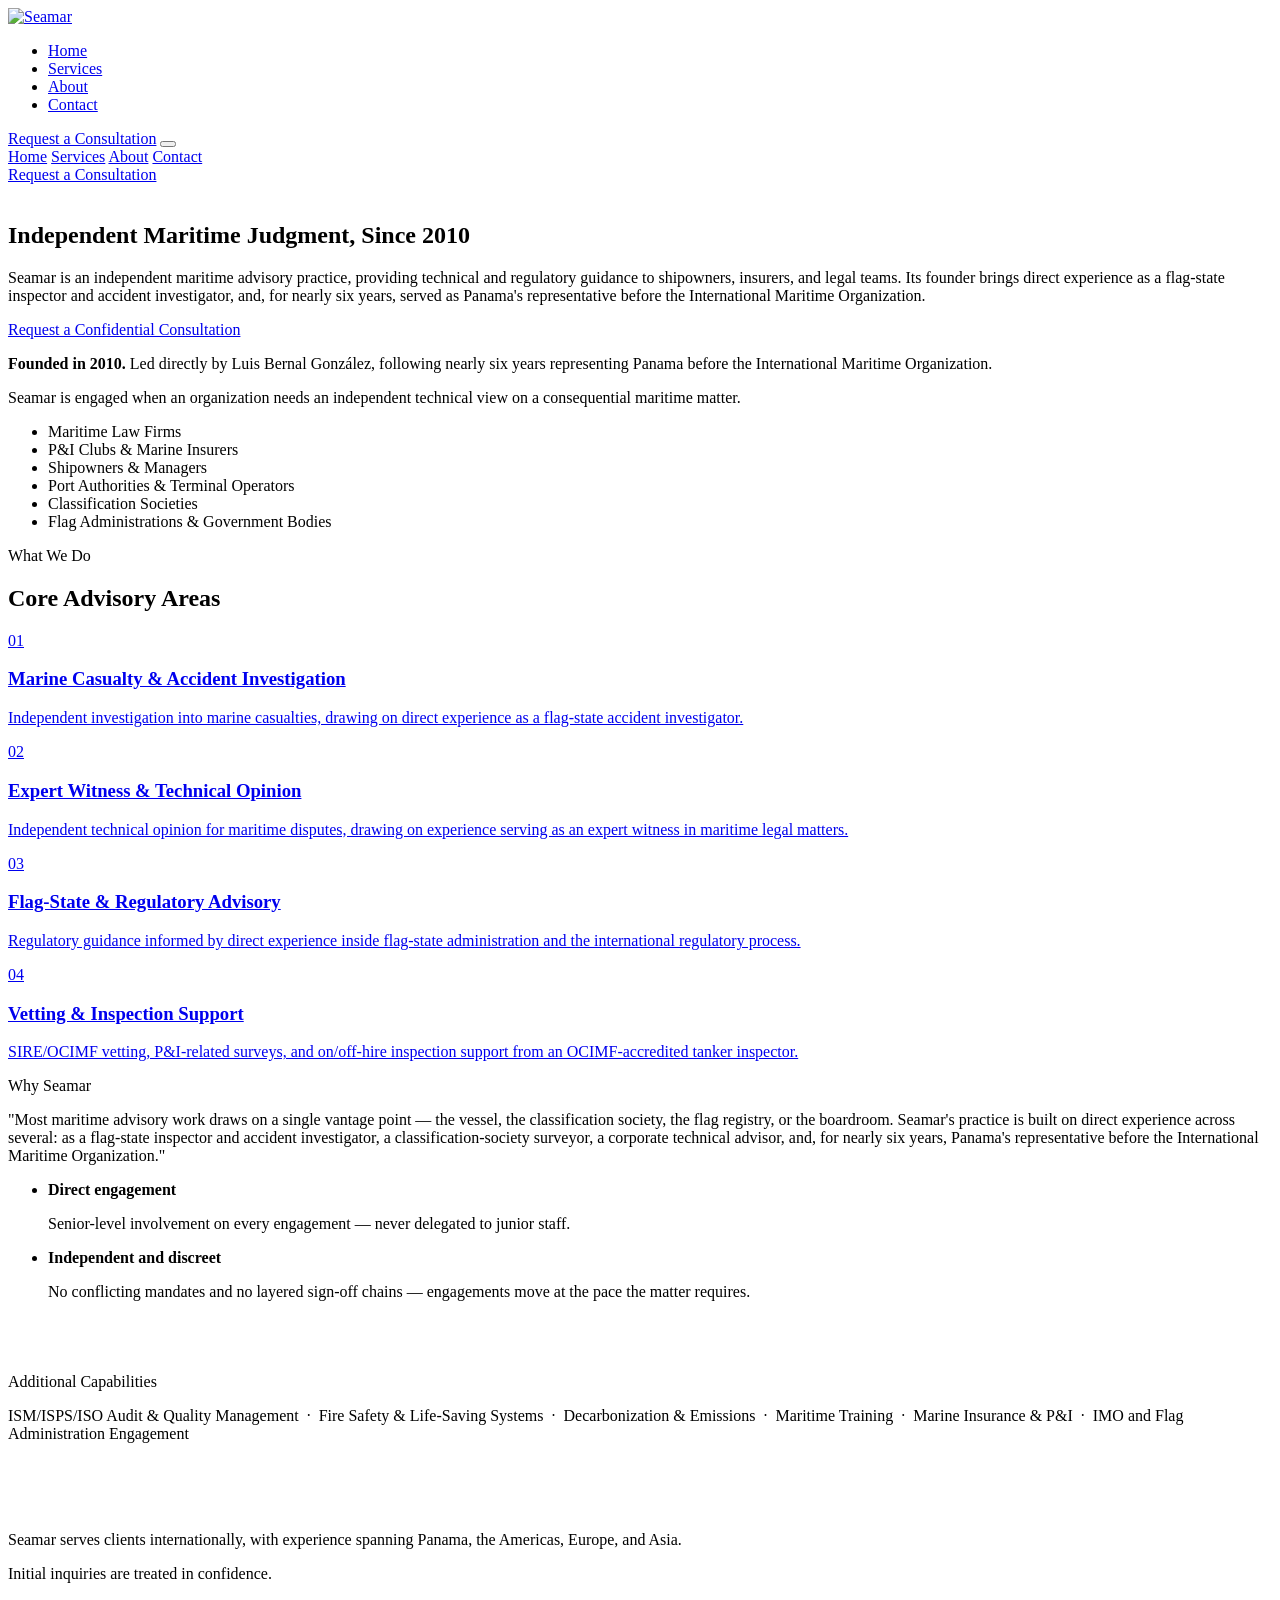
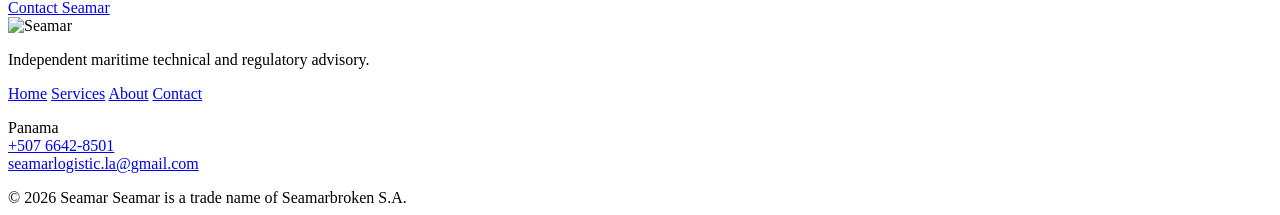
==== index.html @ 30e6612d "Add files via upload" ====
<!DOCTYPE html>
<html lang="en">
<head>
<meta charset="UTF-8">
<meta name="viewport" content="width=device-width, initial-scale=1.0">
<title>Seamar — Independent Maritime Technical &amp; Regulatory Advisory</title>
<meta name="description" content="Independent maritime advisory led by Luis Bernal González — casualty investigation, expert testimony, and regulatory guidance informed by flag-state and IMO experience.">
<link rel="icon" href="assets/favicon.png">
<link rel="preconnect" href="https://fonts.googleapis.com">
<link rel="preconnect" href="https://fonts.gstatic.com" crossorigin>
<link href="https://fonts.googleapis.com/css2?family=Inter:wght@500;600;700&family=Lora:ital,wght@0,400;0,500;1,400&display=swap" rel="stylesheet">
<link rel="stylesheet" href="css/style.css">
</head>
<body>

<header class="site-header">
  <div class="container site-header__inner">
    <a href="index.html" class="brand" aria-label="Seamar — Home">
      <img src="assets/logo-navy.png" alt="Seamar">
    </a>
    <nav class="nav" aria-label="Primary">
      <ul class="nav__links">
        <li><a href="index.html" data-nav="index.html" aria-current="page">Home</a></li>
        <li><a href="services.html" data-nav="services.html">Services</a></li>
        <li><a href="about.html" data-nav="about.html">About</a></li>
        <li><a href="contact.html" data-nav="contact.html">Contact</a></li>
      </ul>
      <a href="contact.html" class="nav__cta">Request a Consultation</a>
      <button class="nav__toggle" aria-label="Toggle menu" aria-expanded="false">
        <span></span>
      </button>
    </nav>
  </div>
  <div class="nav-drawer">
    <div class="nav-drawer__links">
      <a href="index.html" data-nav="index.html">Home</a>
      <a href="services.html" data-nav="services.html">Services</a>
      <a href="about.html" data-nav="about.html">About</a>
      <a href="contact.html" data-nav="contact.html">Contact</a>
    </div>
    <a href="contact.html" class="btn btn-dark">Request a Consultation</a>
  </div>
</header>

<main>

  <!-- Hero -->
  <section class="hero">
    <div class="hero__content">
      <img class="hero__mark" src="assets/logo-ivory.png" alt="">
      <h1>Independent Maritime Judgment, Since 2010</h1>
      <p class="hero__sub">Seamar is an independent maritime advisory practice, providing technical and regulatory guidance to shipowners, insurers, and legal teams. Its founder brings direct experience as a flag-state inspector and accident investigator, and, for nearly six years, served as Panama's representative before the International Maritime Organization.</p>
      <a href="contact.html" class="btn btn-gold">Request a Confidential Consultation</a>
    </div>
  </section>

  <!-- Founding line -->
  <div class="section--band">
    <p class="reveal"><strong>Founded in 2010.</strong> Led directly by Luis Bernal González, following nearly six years representing Panama before the International Maritime Organization.</p>
  </div>

  <!-- Who We Advise -->
  <section class="section section--off">
    <div class="container">
      <p class="advise__lead reveal">Seamar is engaged when an organization needs an independent technical view on a consequential maritime matter.</p>
      <ul class="advise__list reveal">
        <li>Maritime Law Firms</li>
        <li>P&amp;I Clubs &amp; Marine Insurers</li>
        <li>Shipowners &amp; Managers</li>
        <li>Port Authorities &amp; Terminal Operators</li>
        <li>Classification Societies</li>
        <li>Flag Administrations &amp; Government Bodies</li>
      </ul>
    </div>
  </section>

  <!-- Core Advisory Areas -->
  <section class="section section--off" style="padding-top:0;">
    <div class="container">
      <div class="section__head reveal">
        <span class="kicker">What We Do</span>
        <h2>Core Advisory Areas</h2>
      </div>
      <div class="grid-4 reveal">
        <a class="grid-4__card" href="services.html#casualty">
          <span class="grid-4__num">01</span>
          <h3>Marine Casualty &amp; Accident Investigation</h3>
          <p>Independent investigation into marine casualties, drawing on direct experience as a flag-state accident investigator.</p>
        </a>
        <a class="grid-4__card" href="services.html#expert-witness">
          <span class="grid-4__num">02</span>
          <h3>Expert Witness &amp; Technical Opinion</h3>
          <p>Independent technical opinion for maritime disputes, drawing on experience serving as an expert witness in maritime legal matters.</p>
        </a>
        <a class="grid-4__card" href="services.html#regulatory">
          <span class="grid-4__num">03</span>
          <h3>Flag-State &amp; Regulatory Advisory</h3>
          <p>Regulatory guidance informed by direct experience inside flag-state administration and the international regulatory process.</p>
        </a>
        <a class="grid-4__card" href="services.html#vetting">
          <span class="grid-4__num">04</span>
          <h3>Vetting &amp; Inspection Support</h3>
          <p>SIRE/OCIMF vetting, P&amp;I-related surveys, and on/off-hire inspection support from an OCIMF-accredited tanker inspector.</p>
        </a>
      </div>
    </div>
  </section>

  <!-- Why Seamar -->
  <section class="section section--navy">
    <div class="container why">
      <span class="kicker reveal">Why Seamar</span>
      <p class="why__quote reveal">"Most maritime advisory work draws on a single vantage point — the vessel, the classification society, the flag registry, or the boardroom. Seamar's practice is built on direct experience across several: as a flag-state inspector and accident investigator, a classification-society surveyor, a corporate technical advisor, and, for nearly six years, Panama's representative before the International Maritime Organization."</p>
      <ul class="why__points reveal">
        <li>
          <strong>Direct engagement</strong>
          <p>Senior-level involvement on every engagement — never delegated to junior staff.</p>
        </li>
        <li>
          <strong>Independent and discreet</strong>
          <p>No conflicting mandates and no layered sign-off chains — engagements move at the pace the matter requires.</p>
        </li>
      </ul>
    </div>
  </section>

  <!-- Additional Capabilities -->
  <section class="section section--off capstrip" style="padding-top:56px;padding-bottom:56px;">
    <div class="container">
      <span class="kicker reveal">Additional Capabilities</span>
      <p class="reveal">ISM/ISPS/ISO Audit &amp; Quality Management &nbsp;·&nbsp; Fire Safety &amp; Life-Saving Systems &nbsp;·&nbsp; Decarbonization &amp; Emissions &nbsp;·&nbsp; Maritime Training &nbsp;·&nbsp; Marine Insurance &amp; P&amp;I &nbsp;·&nbsp; IMO and Flag Administration Engagement</p>
    </div>
  </section>

  <!-- Closing CTA -->
  <section class="section section--ink">
    <div class="container closing reveal">
      <p>Seamar serves clients internationally, with experience spanning Panama, the Americas, Europe, and Asia.</p>
      <p>Initial inquiries are treated in confidence.</p>
      <a href="contact.html" class="btn btn-gold">Contact Seamar</a>
    </div>
  </section>

</main>

<footer class="site-footer">
  <div class="container">
    <div class="site-footer__top">
      <div class="site-footer__brand">
        <img src="assets/logo-badge.png" alt="Seamar" style="height:64px;width:auto;">
        <p>Independent maritime technical and regulatory advisory.</p>
      </div>
      <nav class="site-footer__nav" aria-label="Footer">
        <a href="index.html">Home</a>
        <a href="services.html">Services</a>
        <a href="about.html">About</a>
        <a href="contact.html">Contact</a>
      </nav>
      <div class="site-footer__contact">
        <p>Panama<br>
        <a href="tel:+5076642-8501">+507 6642-8501</a><br>
        <a href="mailto:seamarlogistic.la@gmail.com">seamarlogistic.la@gmail.com</a></p>
      </div>
    </div>
    <div class="site-footer__bottom">
      <span>© <span id="year"></span> Seamar</span>
      <span>Seamar is a trade name of Seamarbroken S.A.</span>
    </div>
  </div>
</footer>

<script>document.getElementById('year').textContent = new Date().getFullYear();</script>
<script src="js/main.js"></script>
</body>
</html>
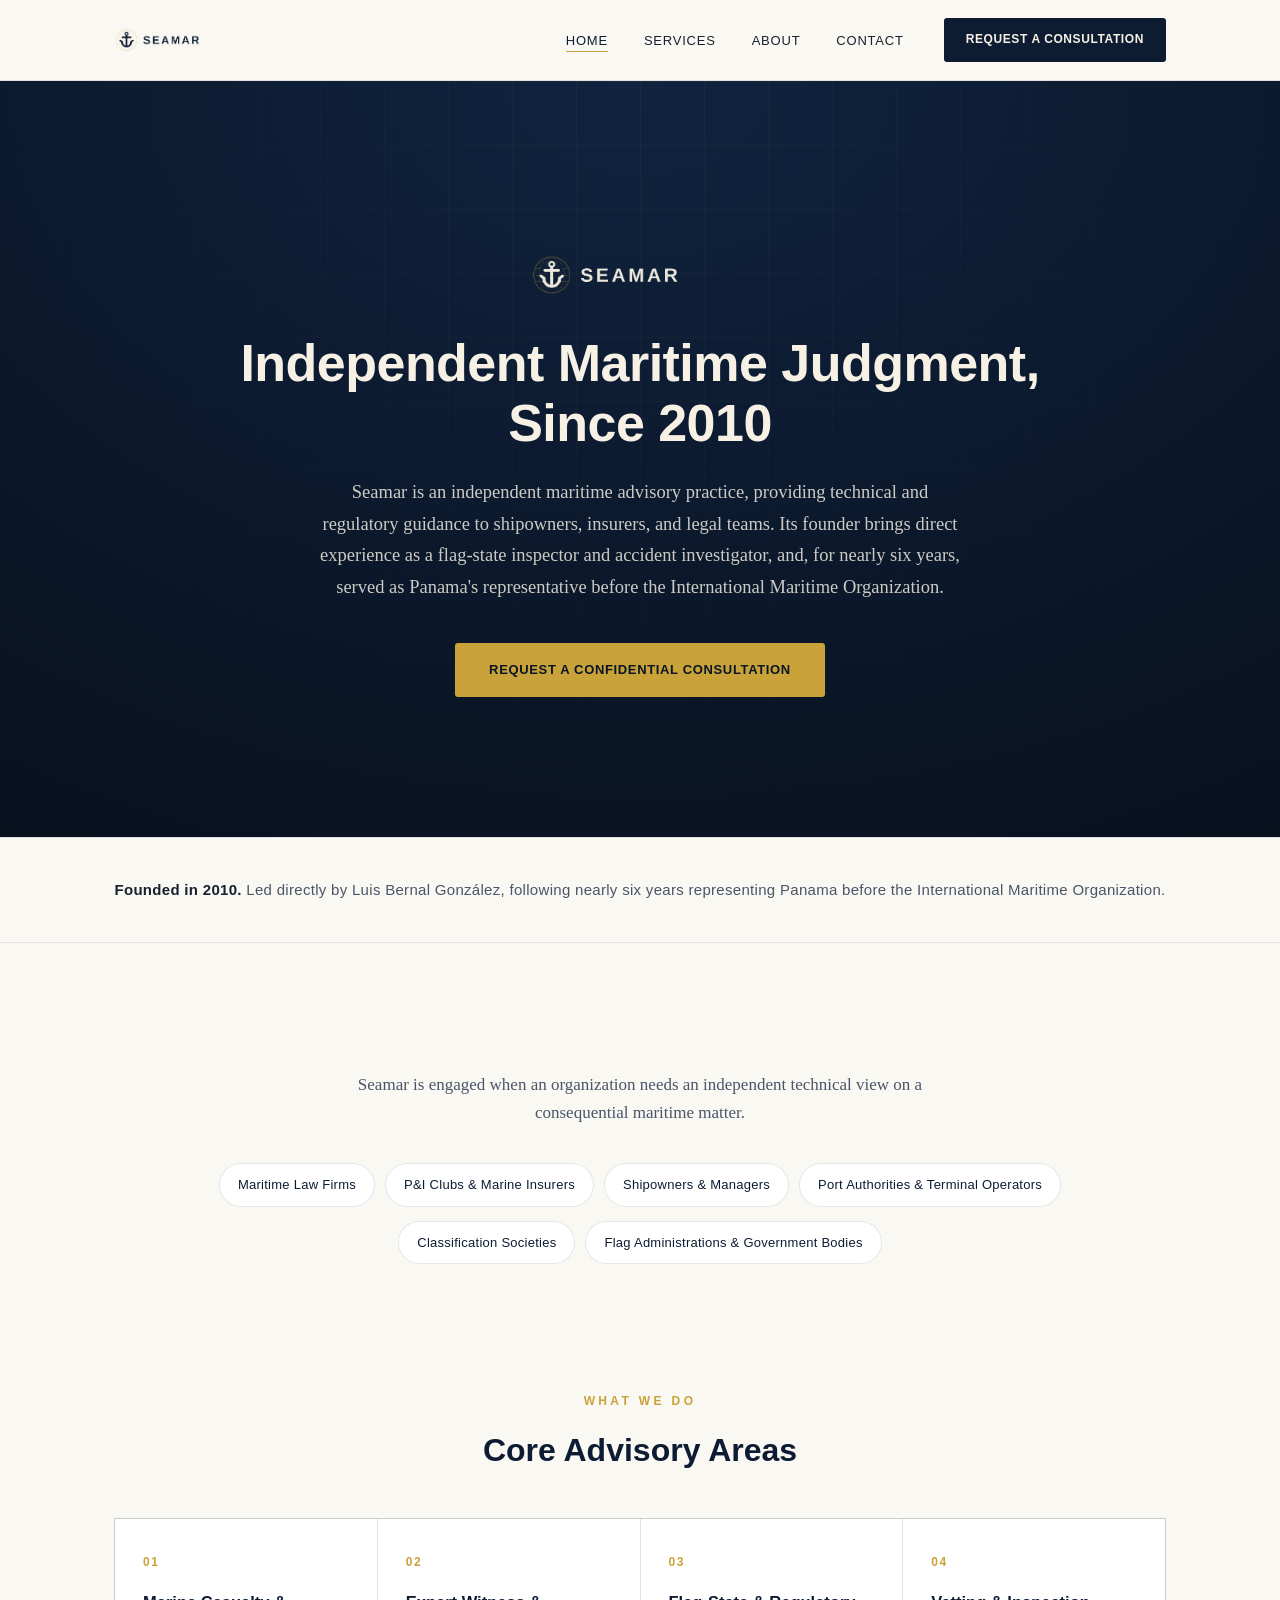
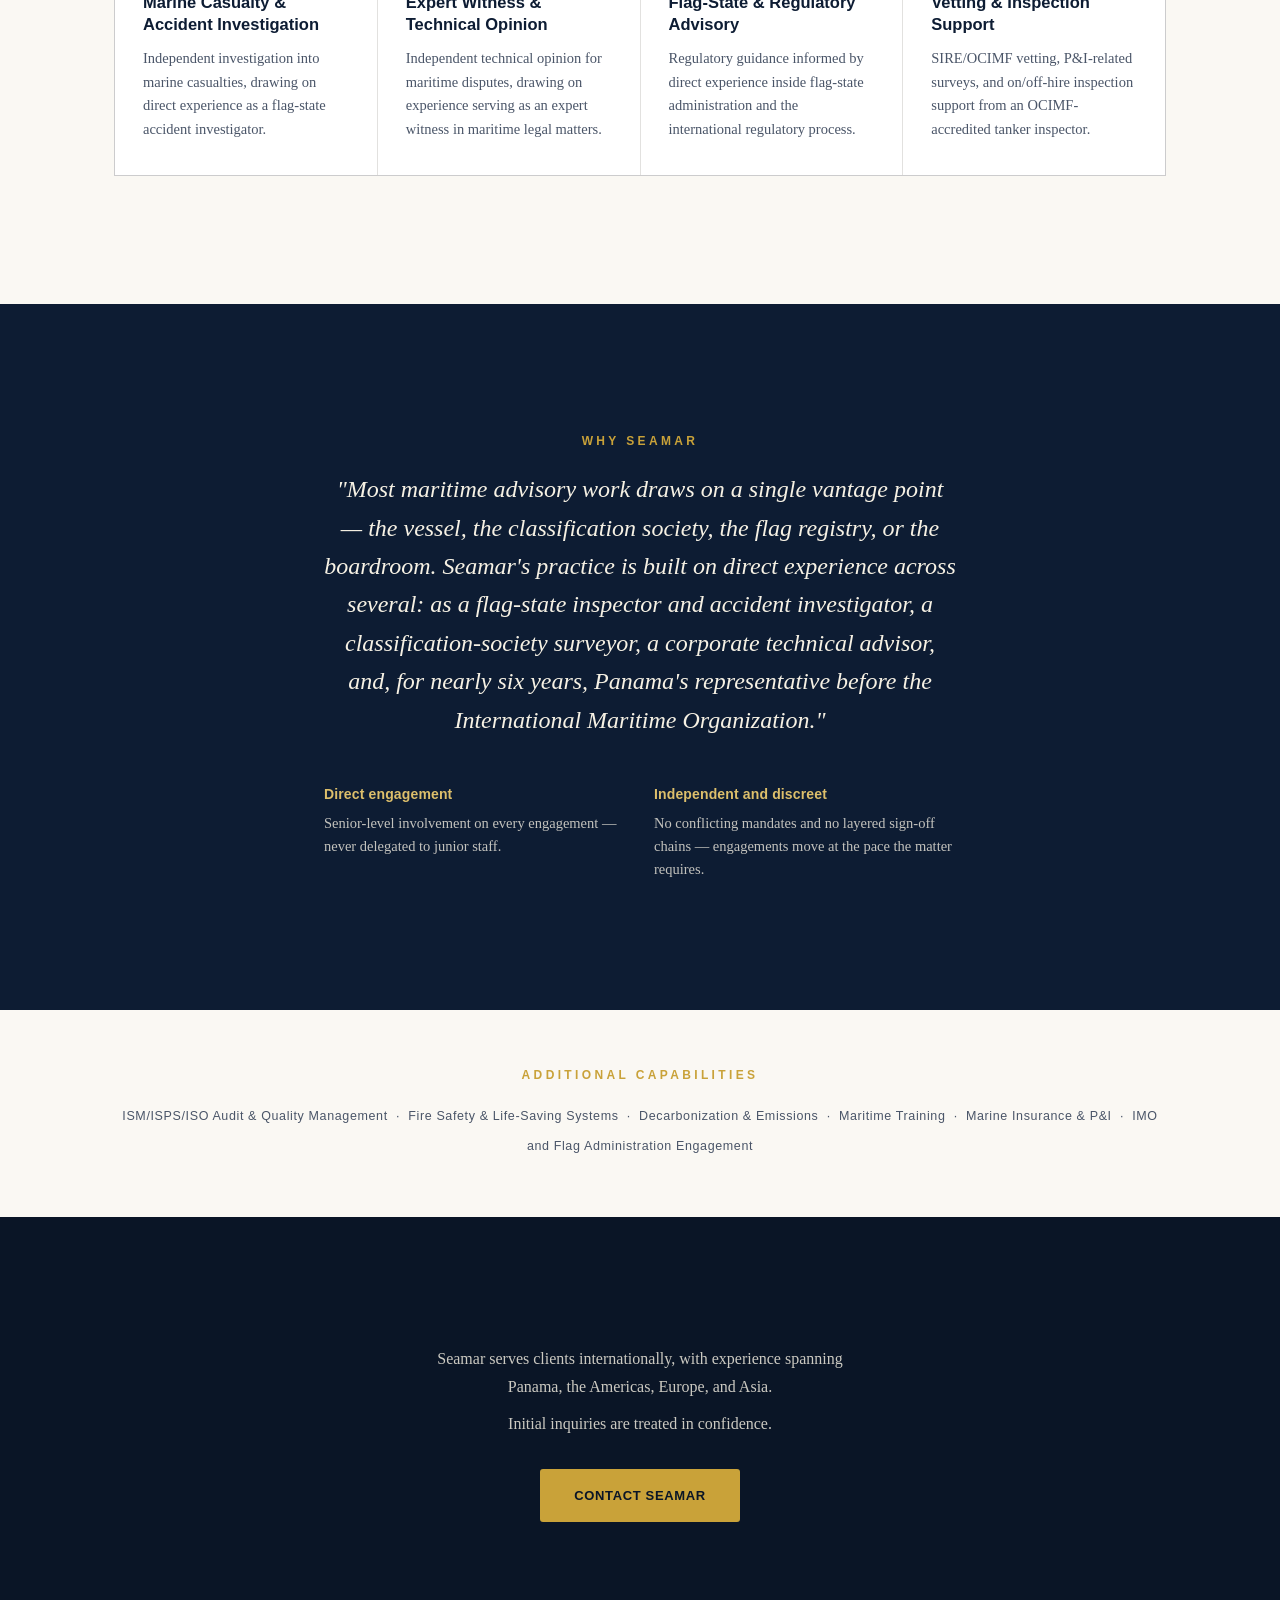
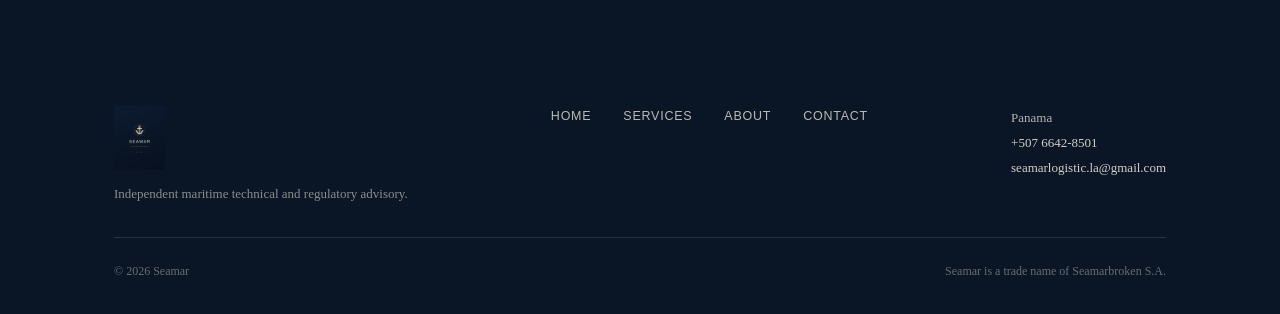
==== commit 39a74397: "Fix site: flatten asset paths, add thank-you page" ====
--- a/index.html
+++ b/index.html
@@ -5,18 +5,18 @@
 <meta name="viewport" content="width=device-width, initial-scale=1.0">
 <title>Seamar — Independent Maritime Technical &amp; Regulatory Advisory</title>
 <meta name="description" content="Independent maritime advisory led by Luis Bernal González — casualty investigation, expert testimony, and regulatory guidance informed by flag-state and IMO experience.">
-<link rel="icon" href="assets/favicon.png">
+<link rel="icon" href="favicon.png">
 <link rel="preconnect" href="https://fonts.googleapis.com">
 <link rel="preconnect" href="https://fonts.gstatic.com" crossorigin>
 <link href="https://fonts.googleapis.com/css2?family=Inter:wght@500;600;700&family=Lora:ital,wght@0,400;0,500;1,400&display=swap" rel="stylesheet">
-<link rel="stylesheet" href="css/style.css">
+<link rel="stylesheet" href="style.css">
 </head>
 <body>
 
 <header class="site-header">
   <div class="container site-header__inner">
     <a href="index.html" class="brand" aria-label="Seamar — Home">
-      <img src="assets/logo-navy.png" alt="Seamar">
+      <img src="logo-navy.png" alt="Seamar">
     </a>
     <nav class="nav" aria-label="Primary">
       <ul class="nav__links">
@@ -47,7 +47,7 @@
   <!-- Hero -->
   <section class="hero">
     <div class="hero__content">
-      <img class="hero__mark" src="assets/logo-ivory.png" alt="">
+      <img class="hero__mark" src="logo-ivory.png" alt="">
       <h1>Independent Maritime Judgment, Since 2010</h1>
       <p class="hero__sub">Seamar is an independent maritime advisory practice, providing technical and regulatory guidance to shipowners, insurers, and legal teams. Its founder brings direct experience as a flag-state inspector and accident investigator, and, for nearly six years, served as Panama's representative before the International Maritime Organization.</p>
       <a href="contact.html" class="btn btn-gold">Request a Confidential Consultation</a>
@@ -147,7 +147,7 @@
   <div class="container">
     <div class="site-footer__top">
       <div class="site-footer__brand">
-        <img src="assets/logo-badge.png" alt="Seamar" style="height:64px;width:auto;">
+        <img src="logo-badge.png" alt="Seamar" style="height:64px;width:auto;">
         <p>Independent maritime technical and regulatory advisory.</p>
       </div>
       <nav class="site-footer__nav" aria-label="Footer">
@@ -170,6 +170,6 @@
 </footer>
 
 <script>document.getElementById('year').textContent = new Date().getFullYear();</script>
-<script src="js/main.js"></script>
+<script src="main.js"></script>
 </body>
 </html>
--- a/style.css
+++ b/style.css
@@ -0,0 +1,616 @@
+/* =========================================================
+   Seamar — Design System
+   Independent Maritime Advisory — Luis Bernal González
+   ========================================================= */
+
+/* ---------- Design tokens ---------- */
+:root {
+  /* Brand palette */
+  --ink-navy: #0a1526;
+  --deep-navy: #0d1c33;
+  --deep-navy-2: #10233f;
+  --brass: #c9a239;
+  --brass-light: #ddbf6b;
+  --ivory: #f2e6c8;
+  --warm-white: #f6f1e4;
+  --off-white: #faf8f3;
+  --ink: #17212f;
+  --ink-soft: #4a5568;
+  --border-soft: rgba(13, 28, 51, 0.1);
+
+  /* Type */
+  --font-head: 'Inter', -apple-system, BlinkMacSystemFont, 'Segoe UI', sans-serif;
+  --font-body: 'Lora', Georgia, 'Times New Roman', serif;
+
+  /* Rhythm */
+  --gutter: clamp(20px, 5vw, 96px);
+  --section-pad: clamp(64px, 10vw, 128px);
+  --radius: 3px;
+  --max-width: 1180px;
+
+  /* Motion */
+  --ease: cubic-bezier(0.22, 1, 0.36, 1);
+}
+
+/* ---------- Reset ---------- */
+*, *::before, *::after { box-sizing: border-box; }
+html { scroll-behavior: smooth; overflow-x: hidden; }
+body {
+  margin: 0;
+  font-family: var(--font-body);
+  color: var(--ink);
+  background: var(--off-white);
+  -webkit-font-smoothing: antialiased;
+  -moz-osx-font-smoothing: grayscale;
+  line-height: 1.65;
+  overflow-x: hidden; /* the off-canvas mobile nav-drawer sits one viewport-width
+                          to the right (translateX(100%)); this keeps that from
+                          creating reachable horizontal scroll/overflow at any size */
+}
+img { max-width: 100%; display: block; }
+a { color: inherit; text-decoration: none; }
+ul { margin: 0; padding: 0; list-style: none; }
+h1, h2, h3, h4 { font-family: var(--font-head); margin: 0; font-weight: 600; }
+p { margin: 0; }
+button { font-family: inherit; cursor: pointer; }
+
+.container {
+  max-width: var(--max-width);
+  margin: 0 auto;
+  padding-left: var(--gutter);
+  padding-right: var(--gutter);
+}
+
+.visually-hidden {
+  position: absolute; width: 1px; height: 1px;
+  margin: -1px; overflow: hidden; clip: rect(0,0,0,0); white-space: nowrap; border: 0;
+}
+
+/* ---------- Kicker / eyebrow labels ---------- */
+.kicker {
+  font-family: var(--font-head);
+  font-size: 12px;
+  letter-spacing: 0.28em;
+  text-transform: uppercase;
+  color: var(--brass);
+  font-weight: 600;
+  margin: 0 0 18px;
+  display: block;
+}
+
+/* ---------- Header / Nav ---------- */
+.site-header {
+  position: sticky;
+  top: 0;
+  z-index: 100;
+  background: rgba(250, 248, 243, 0.92);
+  backdrop-filter: saturate(160%) blur(10px);
+  border-bottom: 1px solid var(--border-soft);
+}
+.site-header__inner {
+  display: flex;
+  align-items: center;
+  justify-content: space-between;
+  padding-top: 18px;
+  padding-bottom: 18px;
+}
+.brand { display: flex; align-items: center; }
+.brand img { height: 30px; width: auto; }
+
+.nav {
+  display: flex;
+  align-items: center;
+  gap: 40px;
+}
+.nav__links {
+  display: flex;
+  gap: 36px;
+}
+.nav__links a {
+  font-family: var(--font-head);
+  font-size: 13px;
+  font-weight: 500;
+  letter-spacing: 0.06em;
+  text-transform: uppercase;
+  color: var(--ink);
+  position: relative;
+  padding: 4px 0;
+  transition: color 0.2s var(--ease);
+}
+.nav__links a::after {
+  content: '';
+  position: absolute;
+  left: 0; right: 100%;
+  bottom: 0;
+  height: 1px;
+  background: var(--brass);
+  transition: right 0.28s var(--ease);
+}
+.nav__links a:hover { color: var(--deep-navy); }
+.nav__links a:hover::after,
+.nav__links a[aria-current="page"]::after { right: 0; }
+.nav__links a[aria-current="page"] { color: var(--deep-navy); }
+
+.nav__cta {
+  font-family: var(--font-head);
+  font-size: 12px;
+  font-weight: 600;
+  letter-spacing: 0.05em;
+  text-transform: uppercase;
+  color: var(--warm-white);
+  background: var(--deep-navy);
+  padding: 12px 22px;
+  border-radius: var(--radius);
+  transition: background 0.2s var(--ease);
+  white-space: nowrap;
+}
+.nav__cta:hover { background: var(--ink-navy); }
+
+.nav__toggle {
+  display: none;
+  background: none;
+  border: none;
+  padding: 8px;
+  width: 40px; height: 40px;
+  position: relative;
+}
+.nav__toggle span,
+.nav__toggle span::before,
+.nav__toggle span::after {
+  content: '';
+  position: absolute;
+  left: 8px; right: 8px;
+  height: 2px;
+  background: var(--deep-navy);
+  transition: transform 0.25s var(--ease), opacity 0.2s var(--ease), top 0.25s var(--ease);
+}
+.nav__toggle span { top: 19px; }
+.nav__toggle span::before { top: -7px; }
+.nav__toggle span::after { top: 7px; }
+.nav__toggle[aria-expanded="true"] span { background: transparent; }
+.nav__toggle[aria-expanded="true"] span::before { top: 0; transform: rotate(45deg); }
+.nav__toggle[aria-expanded="true"] span::after { top: 0; transform: rotate(-45deg); }
+
+/* Mobile nav drawer — always kept off-canvas; only reachable via .nav__toggle,
+   which itself only shows below the 720px breakpoint. Positioned here (not
+   inside the media query) so it can never render inline in the page flow
+   at any viewport width. */
+.nav-drawer {
+  position: fixed;
+  inset: 0;
+  top: 66px;
+  background: var(--off-white);
+  transform: translateX(100%);
+  transition: transform 0.32s var(--ease);
+  z-index: 90;
+  padding: 32px var(--gutter);
+  overflow-y: auto;
+}
+.nav-drawer.is-open { transform: translateX(0); }
+
+/* ---------- Buttons ---------- */
+.btn {
+  display: inline-block;
+  font-family: var(--font-head);
+  font-weight: 600;
+  font-size: 13px;
+  letter-spacing: 0.05em;
+  text-transform: uppercase;
+  padding: 16px 34px;
+  border-radius: var(--radius);
+  transition: transform 0.2s var(--ease), background 0.2s var(--ease), border-color 0.2s var(--ease), color 0.2s var(--ease);
+}
+.btn-gold {
+  background: var(--brass);
+  color: var(--ink-navy);
+}
+.btn-gold:hover { background: var(--brass-light); transform: translateY(-1px); }
+.btn-outline {
+  background: transparent;
+  color: var(--warm-white);
+  border: 1px solid rgba(246, 241, 228, 0.45);
+}
+.btn-outline:hover { border-color: var(--brass); color: var(--brass-light); }
+.btn-dark {
+  background: var(--deep-navy);
+  color: var(--warm-white);
+}
+.btn-dark:hover { background: var(--ink-navy); }
+
+/* ---------- Hero ---------- */
+.hero {
+  position: relative;
+  background:
+    radial-gradient(120% 140% at 50% 0%, var(--deep-navy-2) 0%, var(--ink-navy) 62%, #070d18 100%);
+  color: var(--warm-white);
+  text-align: center;
+  padding: clamp(90px, 14vw, 168px) var(--gutter) clamp(80px, 12vw, 140px);
+  overflow: hidden;
+}
+.hero::before {
+  content: '';
+  position: absolute; inset: 0;
+  background-image:
+    linear-gradient(rgba(201,162,57,0.06) 1px, transparent 1px),
+    linear-gradient(90deg, rgba(201,162,57,0.06) 1px, transparent 1px);
+  background-size: 64px 64px;
+  mask-image: radial-gradient(ellipse at 50% 0%, black 0%, transparent 72%);
+  pointer-events: none;
+}
+.hero__content { position: relative; max-width: 820px; margin: 0 auto; }
+.hero__mark { height: 52px; width: auto; margin: 0 auto 32px; opacity: 0.96; }
+.hero h1 {
+  font-size: clamp(30px, 4.6vw, 52px);
+  line-height: 1.16;
+  letter-spacing: -0.01em;
+  margin-bottom: 24px;
+}
+.hero__sub {
+  font-family: var(--font-body);
+  font-size: clamp(16px, 1.6vw, 18.5px);
+  line-height: 1.7;
+  color: rgba(246, 241, 228, 0.82);
+  max-width: 640px;
+  margin: 0 auto 40px;
+}
+
+/* ---------- Section rhythm ---------- */
+.section { padding: var(--section-pad) 0; }
+.section--navy { background: var(--deep-navy); color: var(--warm-white); }
+.section--ink { background: var(--ink-navy); color: var(--warm-white); }
+.section--off { background: var(--off-white); }
+.section--band {
+  padding: 40px 0;
+  text-align: center;
+  border-top: 1px solid var(--border-soft);
+  border-bottom: 1px solid var(--border-soft);
+}
+.section--band p {
+  font-family: var(--font-head);
+  font-size: 15px;
+  letter-spacing: 0.02em;
+  color: var(--ink-soft);
+}
+.section--band strong { color: var(--ink); font-weight: 600; }
+
+.section__head { max-width: 640px; margin: 0 auto 48px; text-align: center; }
+.section__head h2 {
+  font-size: clamp(24px, 3vw, 32px);
+  line-height: 1.25;
+  color: inherit;
+}
+.section--off .section__head h2,
+.section--off .section__lead { color: var(--deep-navy); }
+.section__lead {
+  font-family: var(--font-body);
+  font-size: 17px;
+  line-height: 1.7;
+  margin-top: 14px;
+  color: var(--ink-soft);
+}
+
+/* ---------- Who we advise ---------- */
+.advise__lead {
+  max-width: 620px;
+  margin: 0 auto 36px;
+  text-align: center;
+  font-size: 17px;
+  color: var(--ink-soft);
+}
+.advise__list {
+  display: flex;
+  flex-wrap: wrap;
+  justify-content: center;
+  gap: 14px 10px;
+  max-width: 880px;
+  margin: 0 auto;
+}
+.advise__list li {
+  font-family: var(--font-head);
+  font-size: 13px;
+  letter-spacing: 0.02em;
+  color: var(--deep-navy);
+  background: #fff;
+  border: 1px solid var(--border-soft);
+  padding: 10px 18px;
+  border-radius: 999px;
+}
+
+/* ---------- Advisory grid ---------- */
+.grid-4 {
+  display: grid;
+  grid-template-columns: repeat(4, 1fr);
+  gap: 1px;
+  background: var(--border-soft);
+  border: 1px solid var(--border-soft);
+}
+.grid-4__card {
+  background: #fff;
+  padding: 34px 28px;
+  transition: background 0.25s var(--ease);
+}
+.grid-4__card:hover { background: var(--off-white); }
+.grid-4__num {
+  font-family: var(--font-head);
+  font-size: 12px;
+  letter-spacing: 0.14em;
+  color: var(--brass);
+  font-weight: 700;
+  margin-bottom: 18px;
+  display: block;
+}
+.grid-4__card h3 {
+  font-size: 16.5px;
+  line-height: 1.35;
+  color: var(--deep-navy);
+  margin-bottom: 12px;
+}
+.grid-4__card p {
+  font-size: 14.5px;
+  line-height: 1.62;
+  color: var(--ink-soft);
+}
+
+/* ---------- Why Seamar ---------- */
+.why {
+  max-width: 760px;
+  margin: 0 auto;
+  text-align: center;
+}
+.why__quote {
+  font-family: var(--font-body);
+  font-style: italic;
+  font-size: clamp(19px, 2.4vw, 24px);
+  line-height: 1.6;
+  color: var(--warm-white);
+}
+.why__points {
+  margin-top: 44px;
+  display: grid;
+  grid-template-columns: 1fr 1fr;
+  gap: 28px;
+  text-align: left;
+}
+.why__points li strong {
+  display: block;
+  font-family: var(--font-head);
+  font-size: 14px;
+  color: var(--brass-light);
+  margin-bottom: 6px;
+  letter-spacing: 0.01em;
+}
+.why__points li p { font-size: 14.5px; color: rgba(246,241,228,0.78); line-height: 1.6; }
+
+/* ---------- Capabilities strip ---------- */
+.capstrip {
+  text-align: center;
+}
+.capstrip p {
+  font-family: var(--font-head);
+  font-size: 12.5px;
+  letter-spacing: 0.05em;
+  color: var(--ink-soft);
+  line-height: 2.4;
+}
+.capstrip .kicker { display: block; margin-bottom: 16px; }
+
+/* ---------- Closing CTA ---------- */
+.closing { text-align: center; max-width: 560px; margin: 0 auto; }
+.closing p { font-size: 16px; line-height: 1.7; color: rgba(246,241,228,0.82); }
+.closing p + p { margin-top: 10px; }
+.closing .btn { margin-top: 32px; }
+
+/* ---------- Footer ---------- */
+.site-footer {
+  background: var(--ink-navy);
+  color: rgba(246,241,228,0.72);
+  padding: 56px 0 32px;
+}
+.site-footer__top {
+  display: flex;
+  justify-content: space-between;
+  align-items: flex-start;
+  flex-wrap: wrap;
+  gap: 32px;
+  padding-bottom: 32px;
+  border-bottom: 1px solid rgba(246,241,228,0.12);
+}
+.site-footer__brand img { height: 26px; margin-bottom: 14px; }
+.site-footer__brand p { font-size: 13px; max-width: 300px; line-height: 1.6; color: rgba(246,241,228,0.55); }
+.site-footer__nav { display: flex; gap: 32px; flex-wrap: wrap; }
+.site-footer__nav a {
+  font-family: var(--font-head);
+  font-size: 12.5px;
+  letter-spacing: 0.06em;
+  text-transform: uppercase;
+  color: rgba(246,241,228,0.75);
+  transition: color 0.2s var(--ease);
+}
+.site-footer__nav a:hover { color: var(--brass-light); }
+.site-footer__contact { font-size: 13px; line-height: 1.9; }
+.site-footer__contact a { color: rgba(246,241,228,0.85); }
+.site-footer__contact a:hover { color: var(--brass-light); }
+.site-footer__bottom {
+  padding-top: 24px;
+  display: flex;
+  justify-content: space-between;
+  flex-wrap: wrap;
+  gap: 10px;
+  font-size: 12px;
+  color: rgba(246,241,228,0.4);
+}
+
+/* ---------- Page hero (interior pages) ---------- */
+.page-hero {
+  background: var(--deep-navy);
+  color: var(--warm-white);
+  padding: clamp(64px, 9vw, 108px) 0 clamp(48px, 7vw, 76px);
+  text-align: center;
+}
+.page-hero h1 { font-size: clamp(28px, 4vw, 42px); }
+.page-hero p {
+  margin-top: 16px;
+  font-family: var(--font-body);
+  color: rgba(246,241,228,0.78);
+  max-width: 560px;
+  margin-left: auto; margin-right: auto;
+  font-size: 16px;
+  line-height: 1.7;
+}
+
+/* ---------- Services page ---------- */
+.service-block {
+  padding: 44px 0;
+  border-bottom: 1px solid var(--border-soft);
+  display: grid;
+  grid-template-columns: 260px 1fr;
+  gap: 40px;
+}
+.service-block:first-of-type { padding-top: 0; }
+.service-block:last-of-type { border-bottom: none; }
+.service-block__label {
+  font-family: var(--font-head);
+  font-size: 12px;
+  letter-spacing: 0.14em;
+  text-transform: uppercase;
+  color: var(--brass);
+  font-weight: 700;
+}
+.service-block h3 {
+  font-size: 21px;
+  color: var(--deep-navy);
+  margin-top: 8px;
+  line-height: 1.3;
+}
+.service-block p {
+  font-size: 15.5px;
+  line-height: 1.75;
+  color: var(--ink-soft);
+  margin-top: 14px;
+}
+
+.caplist {
+  display: grid;
+  grid-template-columns: 1fr 1fr;
+  gap: 20px 40px;
+}
+.caplist li strong {
+  display: block;
+  font-family: var(--font-head);
+  font-size: 14.5px;
+  color: var(--deep-navy);
+  margin-bottom: 6px;
+}
+.caplist li p { font-size: 13.8px; line-height: 1.6; color: var(--ink-soft); }
+
+/* ---------- About page ---------- */
+.about-layout {
+  display: grid;
+  grid-template-columns: 300px 1fr;
+  gap: 64px;
+  align-items: start;
+}
+.about-portrait { position: sticky; top: 110px; }
+.about-portrait img {
+  border-radius: var(--radius);
+  box-shadow: 0 24px 50px -20px rgba(13,28,51,0.35);
+}
+.about-copy p {
+  font-size: 16.5px;
+  line-height: 1.85;
+  color: var(--ink);
+  margin-bottom: 22px;
+}
+.about-copy p:first-of-type::first-letter {
+  font-family: var(--font-head);
+  font-size: 54px;
+  font-weight: 600;
+  float: left;
+  line-height: 0.85;
+  padding: 6px 10px 0 0;
+  color: var(--deep-navy);
+}
+
+/* ---------- Contact page ---------- */
+.contact-layout {
+  display: grid;
+  grid-template-columns: 0.9fr 1.1fr;
+  gap: 64px;
+}
+.contact-info p { font-size: 15.5px; line-height: 1.8; color: var(--ink-soft); }
+.contact-info p + p { margin-top: 16px; }
+.contact-info a { color: var(--deep-navy); font-weight: 600; border-bottom: 1px solid var(--brass); }
+.contact-note {
+  margin-top: 32px;
+  padding: 18px 20px;
+  background: #fff;
+  border-left: 3px solid var(--brass);
+  font-size: 13.5px;
+  color: var(--ink-soft);
+  line-height: 1.6;
+}
+
+.form { display: grid; gap: 20px; }
+.form-row { display: grid; gap: 8px; }
+.form-row label {
+  font-family: var(--font-head);
+  font-size: 12px;
+  letter-spacing: 0.07em;
+  text-transform: uppercase;
+  color: var(--ink-soft);
+}
+.form-row input,
+.form-row textarea {
+  font-family: var(--font-body);
+  font-size: 15px;
+  padding: 13px 16px;
+  border: 1px solid var(--border-soft);
+  border-radius: var(--radius);
+  background: #fff;
+  color: var(--ink);
+  resize: vertical;
+}
+.form-row input:focus,
+.form-row textarea:focus {
+  outline: none;
+  border-color: var(--brass);
+  box-shadow: 0 0 0 3px rgba(201,162,57,0.15);
+}
+.form-note { font-size: 12.5px; color: var(--ink-soft); margin-top: -4px; }
+
+/* ---------- Reveal-on-scroll ---------- */
+.reveal { opacity: 0; transform: translateY(18px); transition: opacity 0.7s var(--ease), transform 0.7s var(--ease); }
+.reveal.is-visible { opacity: 1; transform: none; }
+
+/* ---------- Responsive ---------- */
+@media (max-width: 900px) {
+  .grid-4 { grid-template-columns: 1fr 1fr; }
+  .why__points { grid-template-columns: 1fr; }
+  .about-layout { grid-template-columns: 1fr; }
+  .about-portrait { position: static; max-width: 280px; margin: 0 auto; }
+  .contact-layout { grid-template-columns: 1fr; }
+  .service-block { grid-template-columns: 1fr; gap: 10px; }
+}
+
+@media (max-width: 720px) {
+  .nav__links, .nav__cta { display: none; }
+  .nav__toggle { display: block; }
+  .nav { gap: 0; }
+
+  .nav-drawer__links { display: grid; gap: 4px; }
+  .nav-drawer__links a {
+    font-family: var(--font-head);
+    font-size: 20px;
+    font-weight: 600;
+    color: var(--deep-navy);
+    padding: 16px 0;
+    border-bottom: 1px solid var(--border-soft);
+  }
+  .nav-drawer .btn { margin-top: 28px; width: 100%; text-align: center; }
+
+  .grid-4 { grid-template-columns: 1fr; }
+  .advise__list { gap: 10px 8px; }
+  .caplist { grid-template-columns: 1fr; }
+  .site-footer__top { flex-direction: column; }
+  .site-footer__bottom { flex-direction: column; }
+}
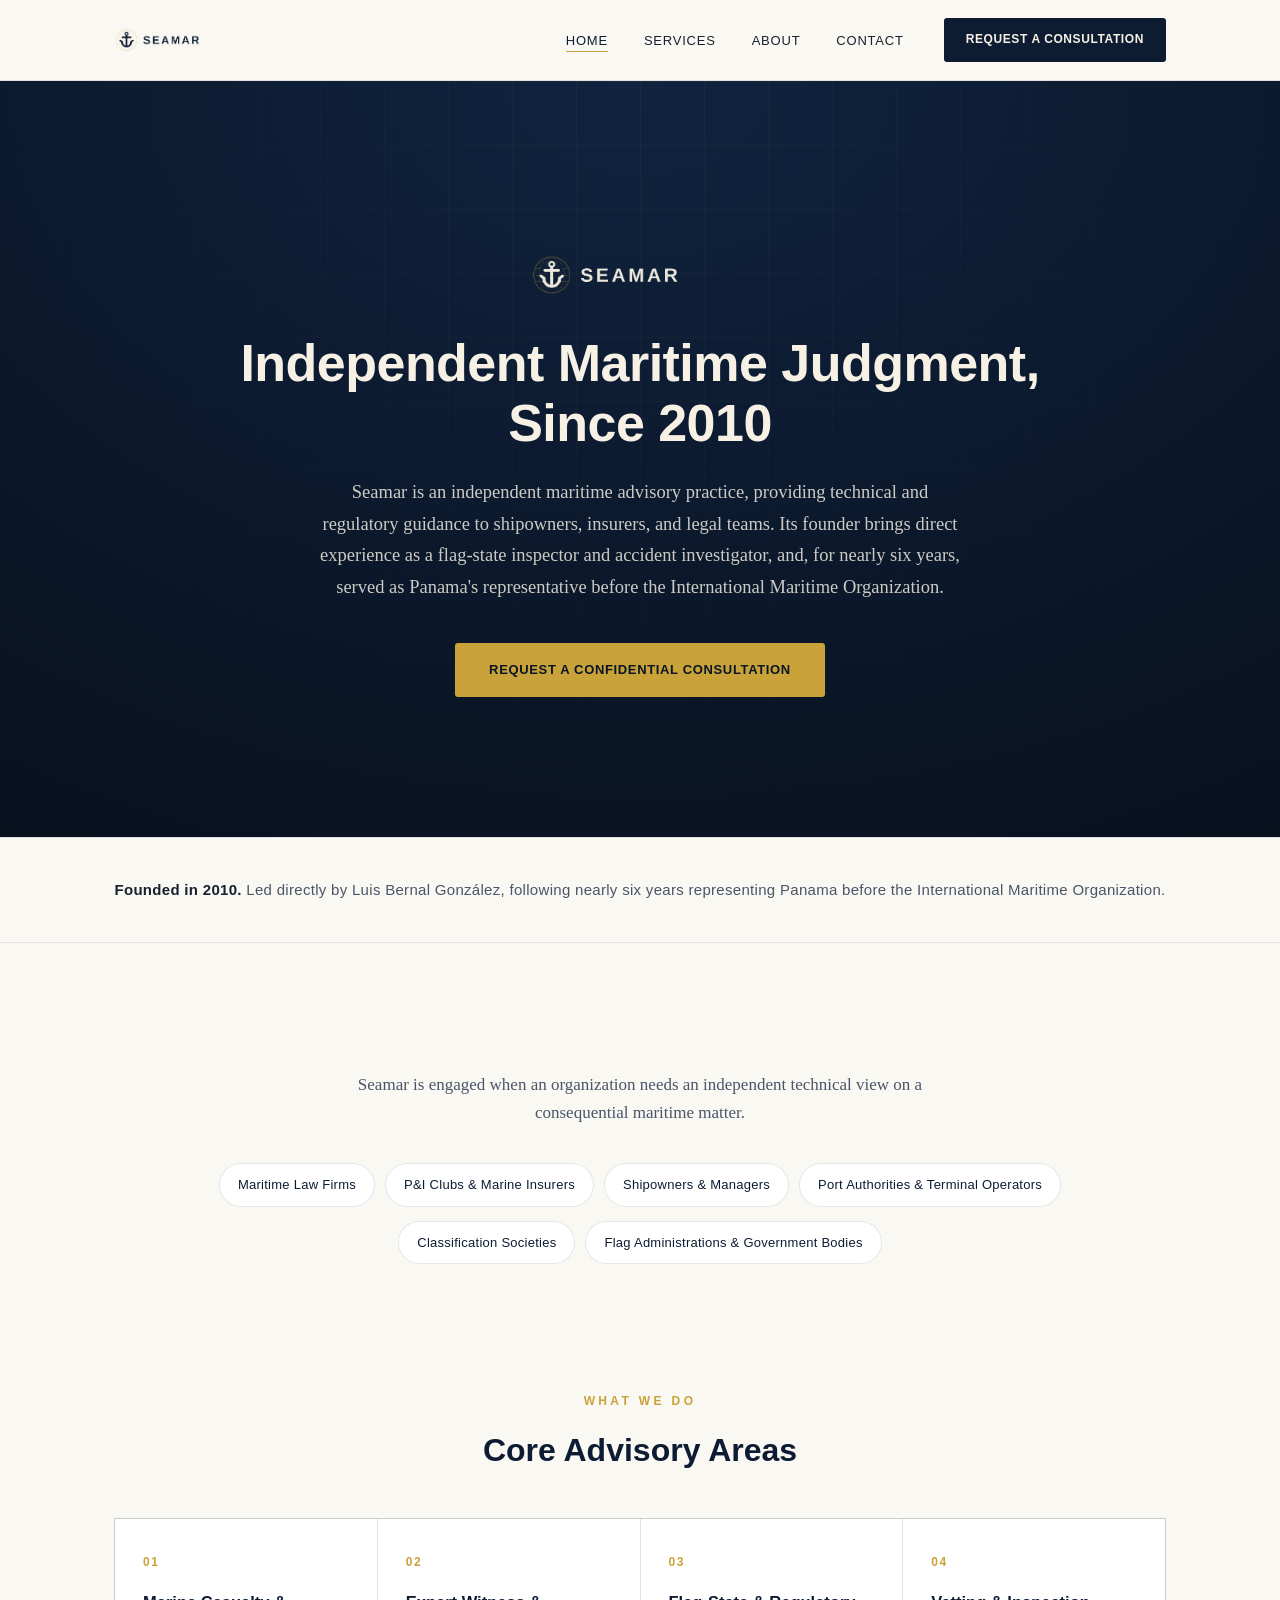
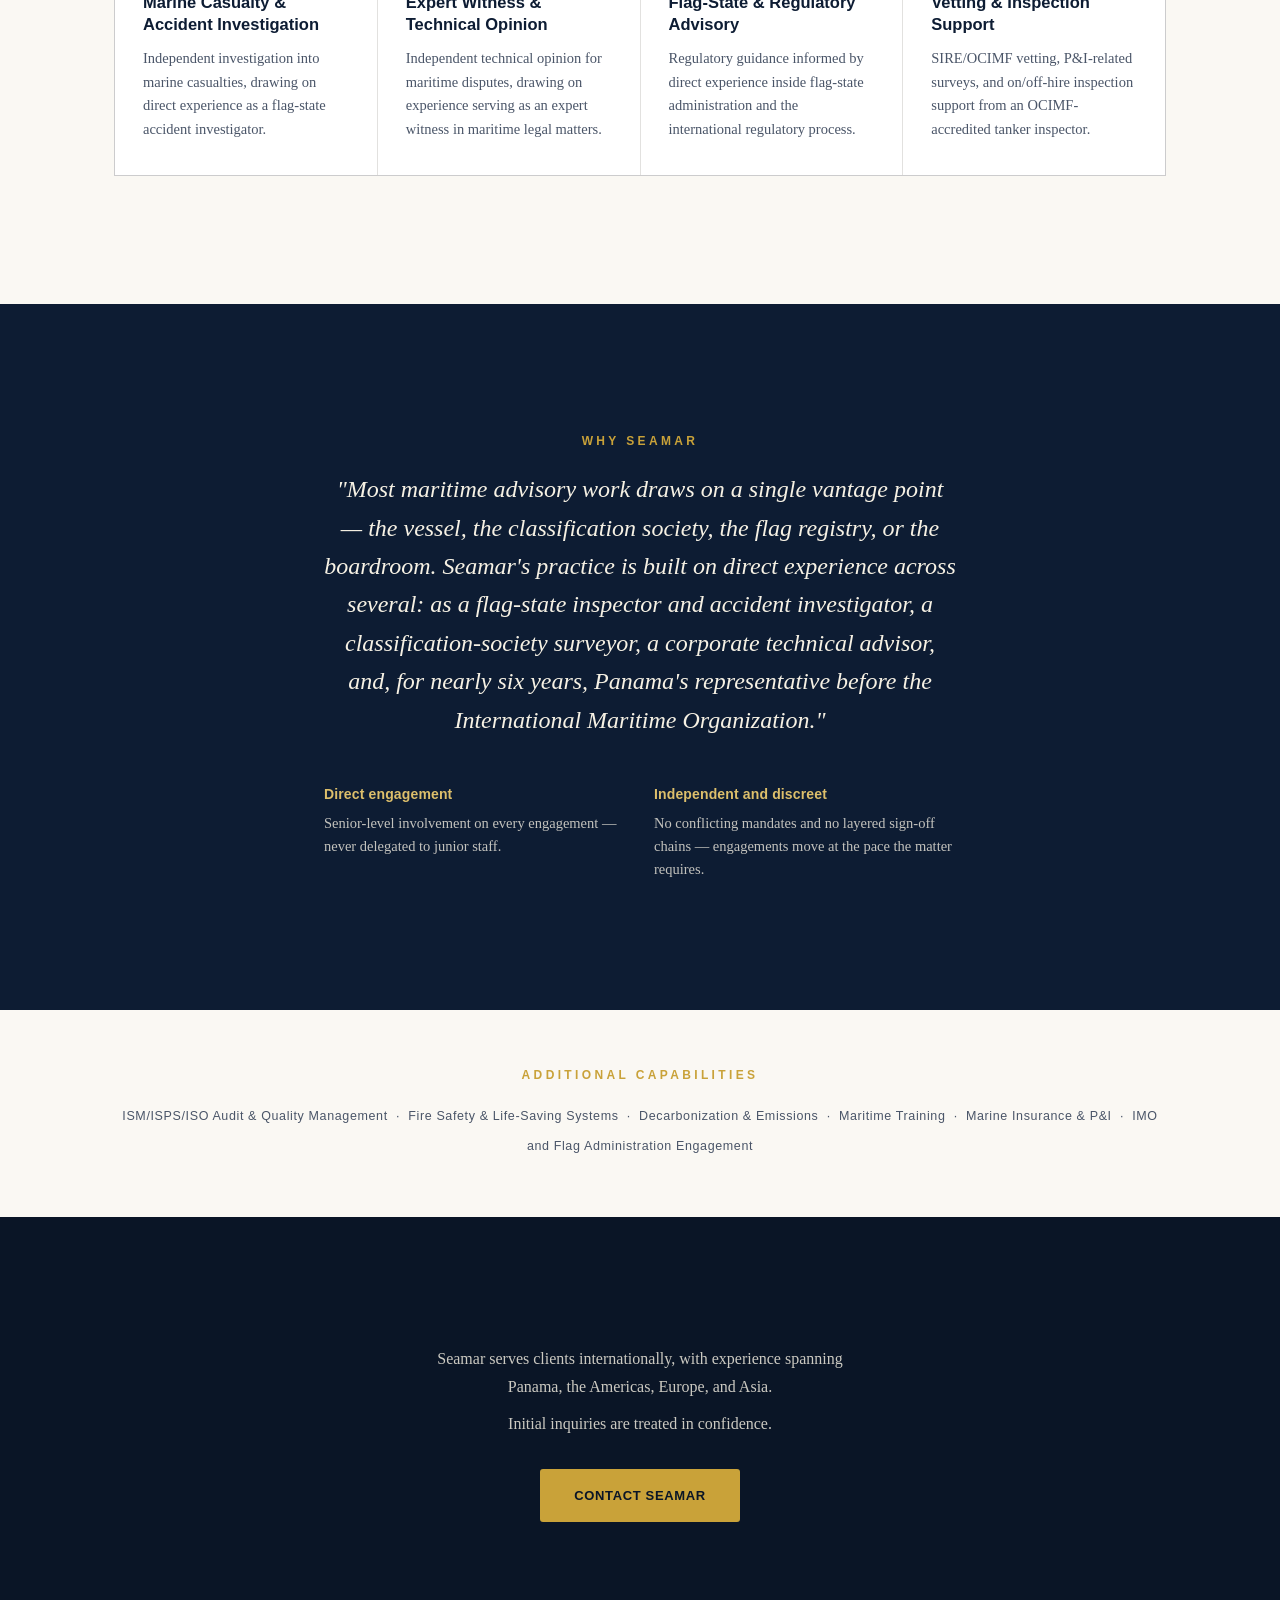
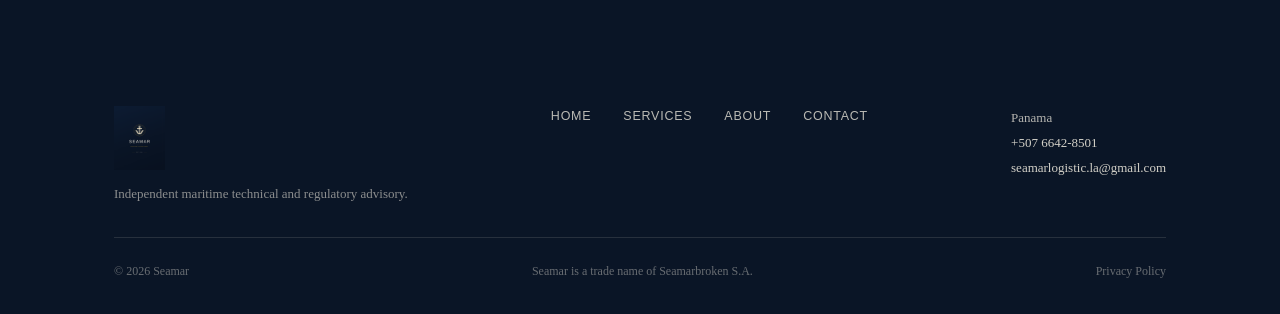
==== commit 47c02a1d: "Add SEO/social meta tags and privacy policy page Open Graph/Twitter card tags on index, about, servi" ====
--- a/index.html
+++ b/index.html
@@ -5,6 +5,16 @@
 <meta name="viewport" content="width=device-width, initial-scale=1.0">
 <title>Seamar — Independent Maritime Technical &amp; Regulatory Advisory</title>
 <meta name="description" content="Independent maritime advisory led by Luis Bernal González — casualty investigation, expert testimony, and regulatory guidance informed by flag-state and IMO experience.">
+<meta property="og:type" content="website">
+<meta property="og:site_name" content="Seamar">
+<meta property="og:title" content="Seamar — Independent Maritime Technical &amp; Regulatory Advisory">
+<meta property="og:description" content="Independent maritime advisory led by Luis Bernal González — casualty investigation, expert testimony, and regulatory guidance informed by flag-state and IMO experience.">
+<meta property="og:url" content="https://website.seamarlogistic-la.workers.dev/">
+<meta property="og:image" content="https://website.seamarlogistic-la.workers.dev/logo-navy.png">
+<meta name="twitter:card" content="summary_large_image">
+<meta name="twitter:title" content="Seamar — Independent Maritime Technical &amp; Regulatory Advisory">
+<meta name="twitter:description" content="Independent maritime advisory led by Luis Bernal González — casualty investigation, expert testimony, and regulatory guidance informed by flag-state and IMO experience.">
+<meta name="twitter:image" content="https://website.seamarlogistic-la.workers.dev/logo-navy.png">
 <link rel="icon" href="favicon.png">
 <link rel="preconnect" href="https://fonts.googleapis.com">
 <link rel="preconnect" href="https://fonts.gstatic.com" crossorigin>
@@ -165,6 +175,7 @@
     <div class="site-footer__bottom">
       <span>© <span id="year"></span> Seamar</span>
       <span>Seamar is a trade name of Seamarbroken S.A.</span>
+      <span><a href="privacy-policy.html">Privacy Policy</a></span>
     </div>
   </div>
 </footer>
